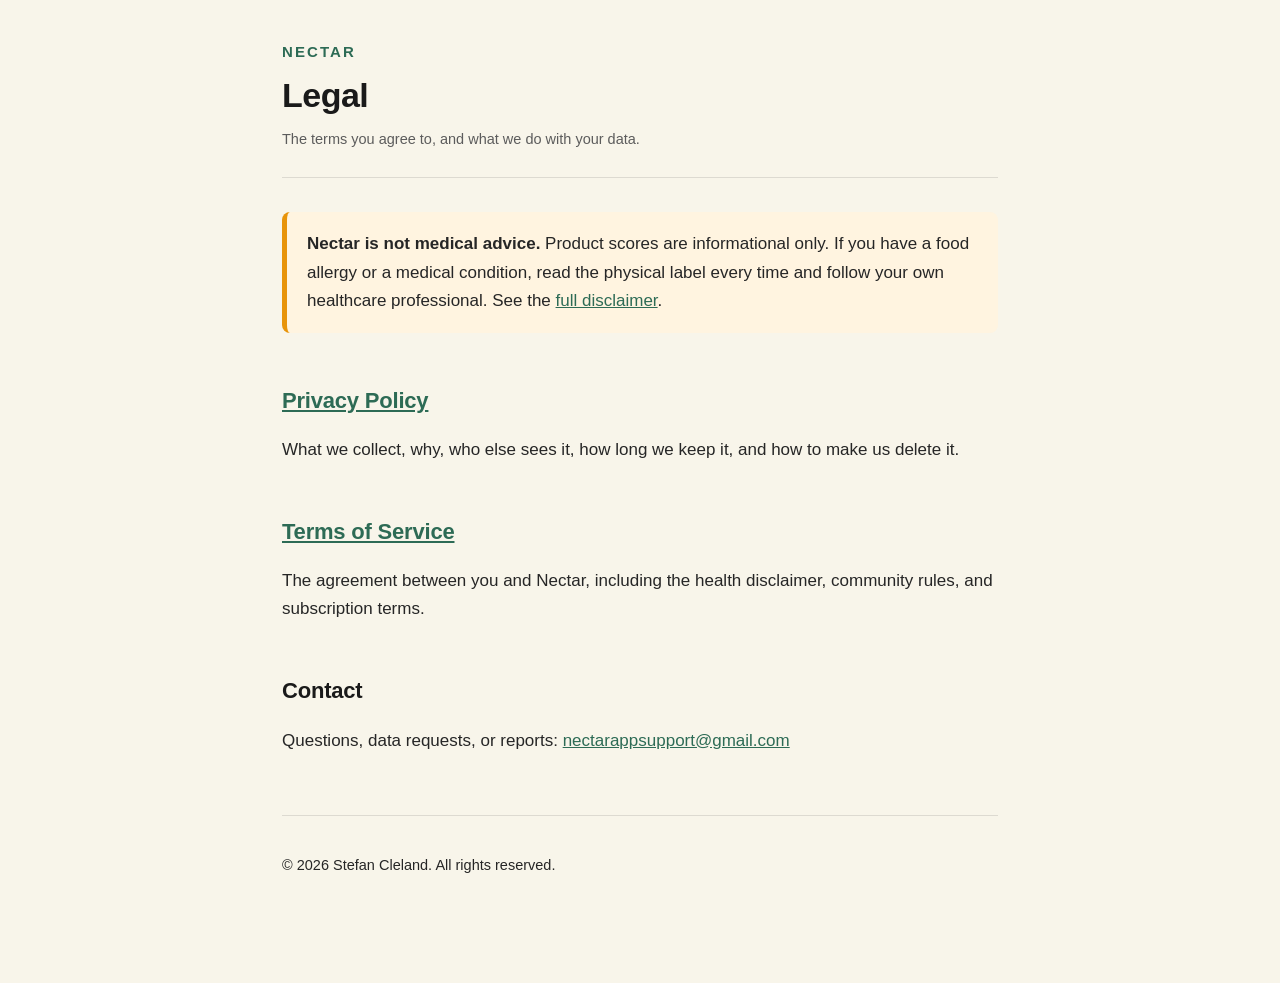
==== index.html @ e8535c9e "Add files via upload" ====
<!doctype html>
<html lang="en">
<head>
<meta charset="utf-8">
<meta name="viewport" content="width=device-width, initial-scale=1">
<title>Legal — Nectar</title>
<link rel="stylesheet" href="style.css">
</head>
<body>
<div class="wrap">

<header>
  <p class="brand">Nectar</p>
  <h1>Legal</h1>
  <p class="dates">The terms you agree to, and what we do with your data.</p>
</header>

<div class="notice">
  <p style="margin:0;"><strong>Nectar is not medical advice.</strong> Product scores are informational only. If you have a food allergy or a medical condition, read the physical label every time and follow your own healthcare professional. See the <a href="terms.html#health">full disclaimer</a>.</p>
</div>

<h2><a href="privacy.html">Privacy Policy</a></h2>
<p>What we collect, why, who else sees it, how long we keep it, and how to make us delete it.</p>

<h2><a href="terms.html">Terms of Service</a></h2>
<p>The agreement between you and Nectar, including the health disclaimer, community rules, and subscription terms.</p>

<h2>Contact</h2>
<p>Questions, data requests, or reports: <a href="mailto:nectarappsupport@gmail.com">nectarappsupport@gmail.com</a></p>

<footer>
  <p>© 2026 Stefan Cleland. All rights reserved.</p>
</footer>

</div>
</body>
</html>
---- style.css ----
/* Shared styling for Nectar's public legal pages.
   Deliberately plain and self-contained — no fonts, scripts, or assets loaded
   from anywhere else, so these pages stay reachable and readable forever. */

:root {
  --cream:  #F8F5EA;
  --ink:    #1A1A1A;
  --muted:  #5C5C5C;
  --green:  #2D6B55;
  --rule:   rgba(26, 26, 26, 0.12);
  --warn-bg:     #FFF4E0;
  --warn-border: #E8940A;
}

* { box-sizing: border-box; }

body {
  margin: 0;
  background: var(--cream);
  color: var(--ink);
  font-family: -apple-system, BlinkMacSystemFont, "Segoe UI", Roboto, Helvetica, Arial, sans-serif;
  font-size: 17px;
  line-height: 1.65;
  -webkit-text-size-adjust: 100%;
}

.wrap {
  max-width: 760px;
  margin: 0 auto;
  padding: 40px 22px 90px;
}

header { border-bottom: 1px solid var(--rule); padding-bottom: 26px; margin-bottom: 34px; }
.brand { font-size: 15px; font-weight: 700; letter-spacing: 0.14em; text-transform: uppercase; color: var(--green); margin: 0 0 10px; }

h1 { font-size: 34px; line-height: 1.2; letter-spacing: -0.5px; margin: 0 0 12px; }
h2 { font-size: 22px; letter-spacing: -0.2px; margin: 44px 0 12px; padding-top: 6px; }
h3 { font-size: 17.5px; margin: 26px 0 8px; }

.dates { color: var(--muted); font-size: 14.5px; margin: 0; }

p, li { color: #262626; }
ul, ol { padding-left: 22px; }
li { margin-bottom: 7px; }

a { color: var(--green); }

strong { font-weight: 650; }

/* The health disclaimer. It is the single most important thing on the page and
   is styled to survive skim-reading. */
.notice {
  background: var(--warn-bg);
  border-left: 5px solid var(--warn-border);
  border-radius: 8px;
  padding: 18px 20px;
  margin: 26px 0;
}
.notice p:first-child { margin-top: 0; }
.notice p:last-child  { margin-bottom: 0; }
.notice h2 { margin-top: 0; }

.callout {
  background: rgba(45, 107, 85, 0.07);
  border-radius: 8px;
  padding: 16px 20px;
  margin: 22px 0;
}

/* Sections that must be read as written — liability, arbitration, disclaimers.
   Capitalised in the source text; this keeps them legible rather than shouty. */
.legalese { font-size: 15.5px; letter-spacing: 0.01em; }

table { border-collapse: collapse; width: 100%; margin: 18px 0; font-size: 15.5px; }
th, td { text-align: left; padding: 11px 12px; border-bottom: 1px solid var(--rule); vertical-align: top; }
th { font-weight: 650; background: rgba(45, 107, 85, 0.06); }

.toc { background: #fff; border: 1px solid var(--rule); border-radius: 12px; padding: 18px 22px; margin: 30px 0 10px; }
.toc h2 { margin: 0 0 10px; font-size: 16px; text-transform: uppercase; letter-spacing: 0.08em; color: var(--muted); }
.toc ol { margin: 0; font-size: 15.5px; }

footer { margin-top: 60px; padding-top: 24px; border-top: 1px solid var(--rule); color: var(--muted); font-size: 14.5px; }

/* The pages are light by design — a legal document that changes appearance
   between devices invites arguments about what the user was shown. */
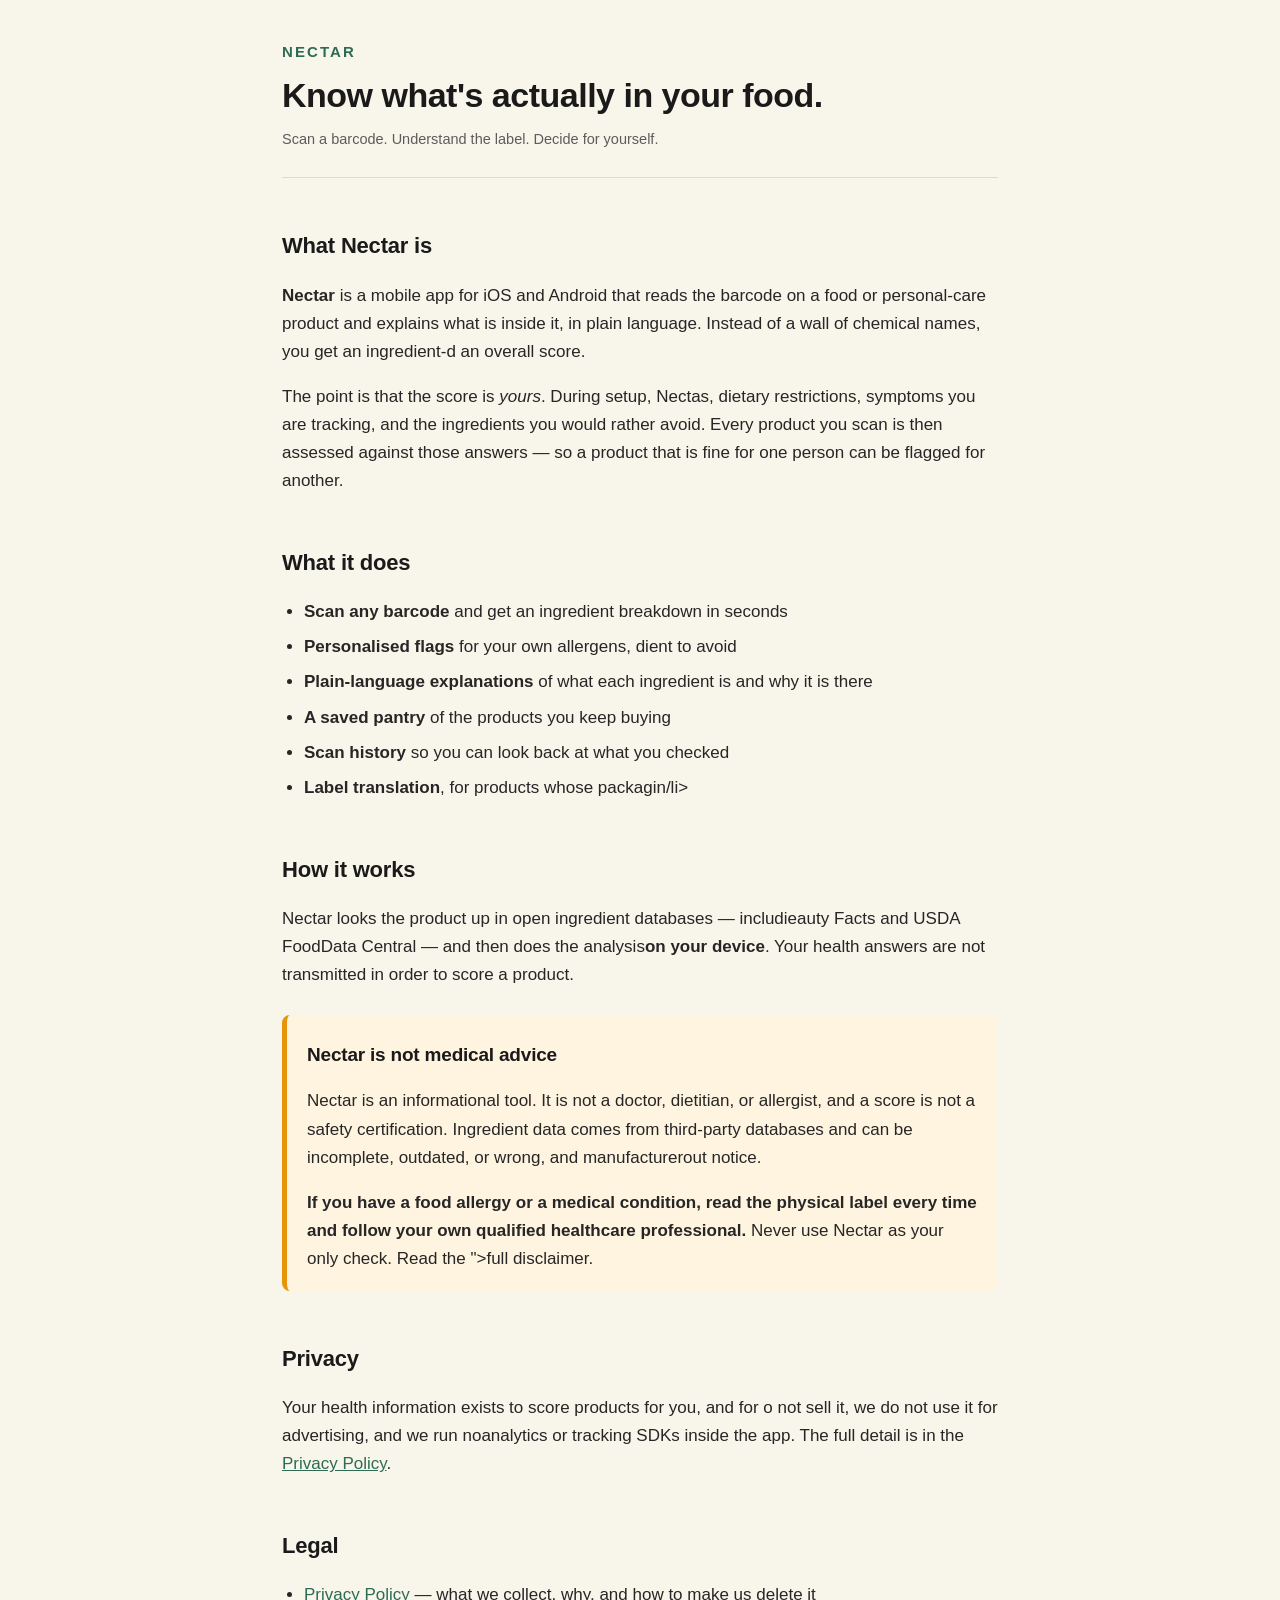
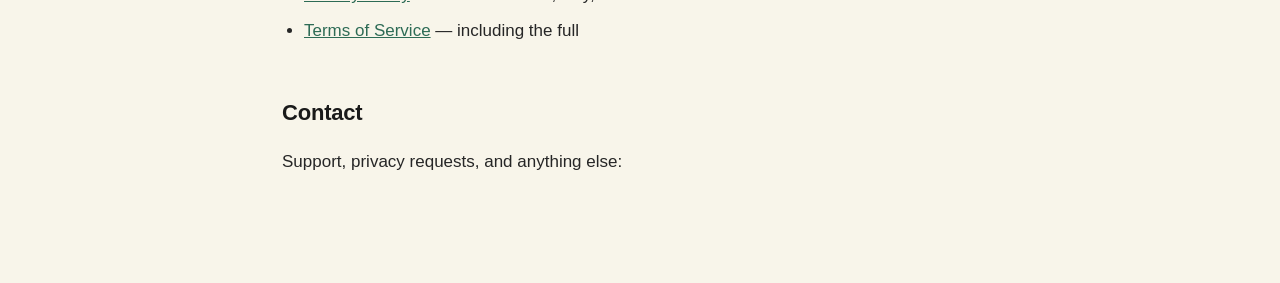
==== commit 2d772925: "Revise index.html for SEO and content clarity Updated the title and added a meta description for SEO" ====
--- a/index.html
+++ b/index.html
@@ -3,7 +3,8 @@
 <head>
 <meta charset="utf-8">
 <meta name="viewport" content="width=device-width, initial-scale=1">
-<title>Legal — Nectar</title>
+<title>Nectar — Know what's in your food</title>
+<meta name="description" content="Nectar is a mobile app that scans a product's barcode and explains its ingredients against your own allergies, dietary restrictions and health goals.">
 <link rel="stylesheet" href="style.css">
 </head>
 <body>
@@ -11,24 +12,48 @@
 
 <header>
   <p class="brand">Nectar</p>
-  <h1>Legal</h1>
-  <p class="dates">The terms you agree to, and what we do with your data.</p>
-</header>
+  <h1>Know what's actually in your food.</h1>
+  <p class="dates">Scan a barcode. Understand the label. Decide for yourself.</p>                                                                                 </header>
+                                                                                                                                                                  <h2>What Nectar is</h2>
+<p><strong>Nectar</strong> is a mobile app for iOS and Android that reads the barcode on a food or personal-care product and explains what is inside it, in plain language. Instead of a wall of chemical names, you get an ingredient-d an overall score.</p>
+
+<p>The point is that the score is <em>yours</em>. During setup, Nectas, dietary restrictions, symptoms you are tracking, and the ingredients you would rather avoid. Every product you scan is then assessed against those answers — so a product that is fine for one person can be flagged for another.</p>
+
+<h2>What it does</h2>
+<ul>
+  <li><strong>Scan any barcode</strong> and get an ingredient breakdown in seconds</li>
+  <li><strong>Personalised flags</strong> for your own allergens, dient to avoid</li>
+  <li><strong>Plain-language explanations</strong> of what each ingredient is and why it is there</li>
+  <li><strong>A saved pantry</strong> of the products you keep buying
+  <li><strong>Scan history</strong> so you can look back at what you checked</li>
+  <li><strong>Label translation</strong>, for products whose packagin/li>
+</ul>
+
+<h2>How it works</h2>
+<p>Nectar looks the product up in open ingredient databases — includieauty Facts and USDA FoodData Central — and then does the analysis<strong>on your device</strong>. Your health answers are not transmitted in order to score a product.</p>
 
 <div class="notice">
-  <p style="margin:0;"><strong>Nectar is not medical advice.</strong> Product scores are informational only. If you have a food allergy or a medical condition, read the physical label every time and follow your own healthcare professional. See the <a href="terms.html#health">full disclaimer</a>.</p>
+  <h2 style="font-size:19px;">Nectar is not medical advice</h2>
+  <p>Nectar is an informational tool. It is not a doctor, dietitian, or allergist, and a score is not a safety certification. Ingredient data comes from third-party
+databases and can be incomplete, outdated, or wrong, and manufacturerout notice.</p>
+  <p style="margin-bottom:0;"><strong>If you have a food allergy or a medical condition, read the physical label every time and follow your own qualified healthcare
+professional.</strong> Never use Nectar as your only check. Read the ">full disclaimer</a>.</p>
 </div>
 
-<h2><a href="privacy.html">Privacy Policy</a></h2>
-<p>What we collect, why, who else sees it, how long we keep it, and how to make us delete it.</p>
+<h2>Privacy</h2>
+<p>Your health information exists to score products for you, and for o not sell it, we do not use it for advertising, and we run noanalytics or tracking SDKs inside the app.</strong> The full detail is in the <a href="privacy.html">Privacy Policy</a>.</p>
 
-<h2><a href="terms.html">Terms of Service</a></h2>
-<p>The agreement between you and Nectar, including the health disclaimer, community rules, and subscription terms.</p>
+<h2>Legal</h2>
+<ul>
+  <li><a href="privacy.html">Privacy Policy</a> — what we collect, why, and how to make us delete it</li>
+  <li><a href="terms.html">Terms of Service</a> — including the full
+</ul>
 
 <h2>Contact</h2>
-<p>Questions, data requests, or reports: <a href="mailto:nectarappsupport@gmail.com">nectarappsupport@gmail.com</a></p>
+<p>Support, privacy requests, and anything else: <a href="mailto:nectctarappsupport@gmail.com</a></p>
 
 <footer>
+  <p>Nectar is operated by Stefan Cleland.</p>
   <p>© 2026 Stefan Cleland. All rights reserved.</p>
 </footer>
 
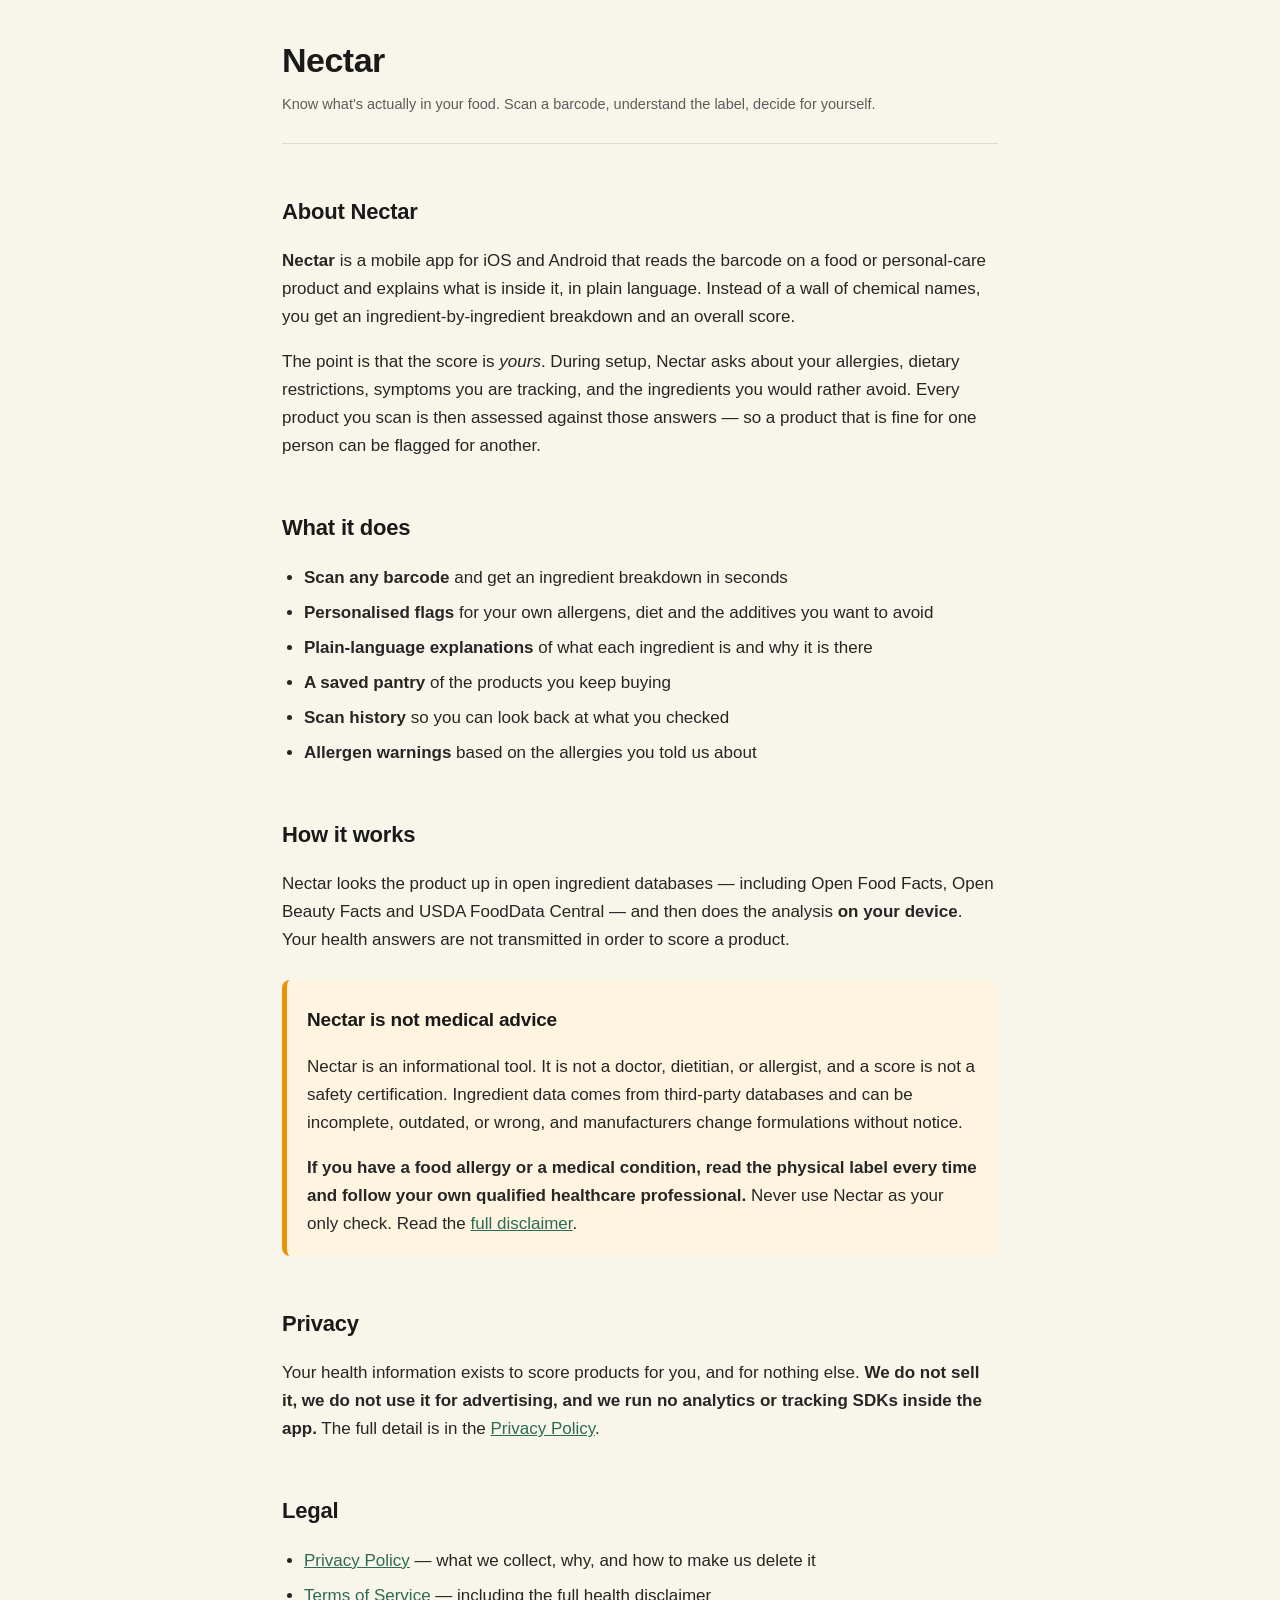
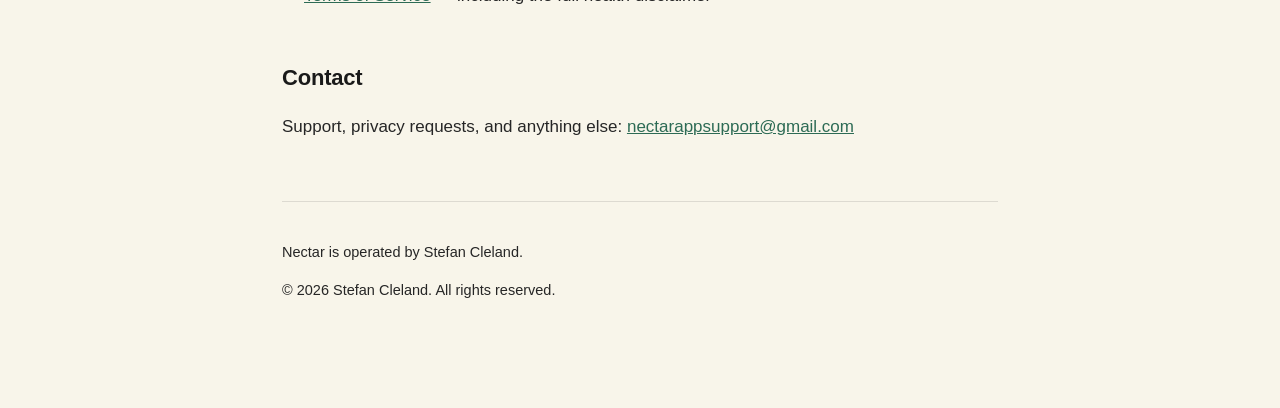
==== commit 34abef15: "Refactor index.html for clarity and corrections Updated the title and various text elements for clar" ====
--- a/index.html
+++ b/index.html
@@ -3,7 +3,7 @@
 <head>
 <meta charset="utf-8">
 <meta name="viewport" content="width=device-width, initial-scale=1">
-<title>Nectar — Know what's in your food</title>
+<title>Nectar</title>
 <meta name="description" content="Nectar is a mobile app that scans a product's barcode and explains its ingredients against your own allergies, dietary restrictions and health goals.">
 <link rel="stylesheet" href="style.css">
 </head>
@@ -11,46 +11,45 @@
 <div class="wrap">
 
 <header>
-  <p class="brand">Nectar</p>
-  <h1>Know what's actually in your food.</h1>
-  <p class="dates">Scan a barcode. Understand the label. Decide for yourself.</p>                                                                                 </header>
-                                                                                                                                                                  <h2>What Nectar is</h2>
-<p><strong>Nectar</strong> is a mobile app for iOS and Android that reads the barcode on a food or personal-care product and explains what is inside it, in plain language. Instead of a wall of chemical names, you get an ingredient-d an overall score.</p>
+  <h1>Nectar</h1>
+  <p class="dates">Know what's actually in your food. Scan a barcode, understand the label, decide for yourself.</p>
+</header>
 
-<p>The point is that the score is <em>yours</em>. During setup, Nectas, dietary restrictions, symptoms you are tracking, and the ingredients you would rather avoid. Every product you scan is then assessed against those answers — so a product that is fine for one person can be flagged for another.</p>
+<h2>About Nectar</h2>
+<p><strong>Nectar</strong> is a mobile app for iOS and Android that reads the barcode on a food or personal-care product and explains what is inside it, in plain language. Instead of a wall of chemical names, you get an ingredient-by-ingredient breakdown and an overall score.</p>
+
+<p>The point is that the score is <em>yours</em>. During setup, Nectar asks about your allergies, dietary restrictions, symptoms you are tracking, and the ingredients you would rather avoid. Every product you scan is then assessed against those answers — so a product that is fine for one person can be flagged for another.</p>
 
 <h2>What it does</h2>
 <ul>
   <li><strong>Scan any barcode</strong> and get an ingredient breakdown in seconds</li>
-  <li><strong>Personalised flags</strong> for your own allergens, dient to avoid</li>
+  <li><strong>Personalised flags</strong> for your own allergens, diet and the additives you want to avoid</li>
   <li><strong>Plain-language explanations</strong> of what each ingredient is and why it is there</li>
-  <li><strong>A saved pantry</strong> of the products you keep buying
+  <li><strong>A saved pantry</strong> of the products you keep buying</li>
   <li><strong>Scan history</strong> so you can look back at what you checked</li>
-  <li><strong>Label translation</strong>, for products whose packagin/li>
+  <li><strong>Allergen warnings</strong> based on the allergies you told us about</li>
 </ul>
 
 <h2>How it works</h2>
-<p>Nectar looks the product up in open ingredient databases — includieauty Facts and USDA FoodData Central — and then does the analysis<strong>on your device</strong>. Your health answers are not transmitted in order to score a product.</p>
+<p>Nectar looks the product up in open ingredient databases — including Open Food Facts, Open Beauty Facts and USDA FoodData Central — and then does the analysis <strong>on your device</strong>. Your health answers are not transmitted in order to score a product.</p>
 
 <div class="notice">
   <h2 style="font-size:19px;">Nectar is not medical advice</h2>
-  <p>Nectar is an informational tool. It is not a doctor, dietitian, or allergist, and a score is not a safety certification. Ingredient data comes from third-party
-databases and can be incomplete, outdated, or wrong, and manufacturerout notice.</p>
-  <p style="margin-bottom:0;"><strong>If you have a food allergy or a medical condition, read the physical label every time and follow your own qualified healthcare
-professional.</strong> Never use Nectar as your only check. Read the ">full disclaimer</a>.</p>
+  <p>Nectar is an informational tool. It is not a doctor, dietitian, or allergist, and a score is not a safety certification. Ingredient data comes from third-party databases and can be incomplete, outdated, or wrong, and manufacturers change formulations without notice.</p>
+  <p style="margin-bottom:0;"><strong>If you have a food allergy or a medical condition, read the physical label every time and follow your own qualified healthcare professional.</strong> Never use Nectar as your only check. Read the <a href="terms.html#health">full disclaimer</a>.</p>
 </div>
 
 <h2>Privacy</h2>
-<p>Your health information exists to score products for you, and for o not sell it, we do not use it for advertising, and we run noanalytics or tracking SDKs inside the app.</strong> The full detail is in the <a href="privacy.html">Privacy Policy</a>.</p>
+<p>Your health information exists to score products for you, and for nothing else. <strong>We do not sell it, we do not use it for advertising, and we run no analytics or tracking SDKs inside the app.</strong> The full detail is in the <a href="privacy.html">Privacy Policy</a>.</p>
 
 <h2>Legal</h2>
 <ul>
   <li><a href="privacy.html">Privacy Policy</a> — what we collect, why, and how to make us delete it</li>
-  <li><a href="terms.html">Terms of Service</a> — including the full
+  <li><a href="terms.html">Terms of Service</a> — including the full health disclaimer</li>
 </ul>
 
 <h2>Contact</h2>
-<p>Support, privacy requests, and anything else: <a href="mailto:nectctarappsupport@gmail.com</a></p>
+<p>Support, privacy requests, and anything else: <a href="mailto:nectarappsupport@gmail.com">nectarappsupport@gmail.com</a></p>
 
 <footer>
   <p>Nectar is operated by Stefan Cleland.</p>
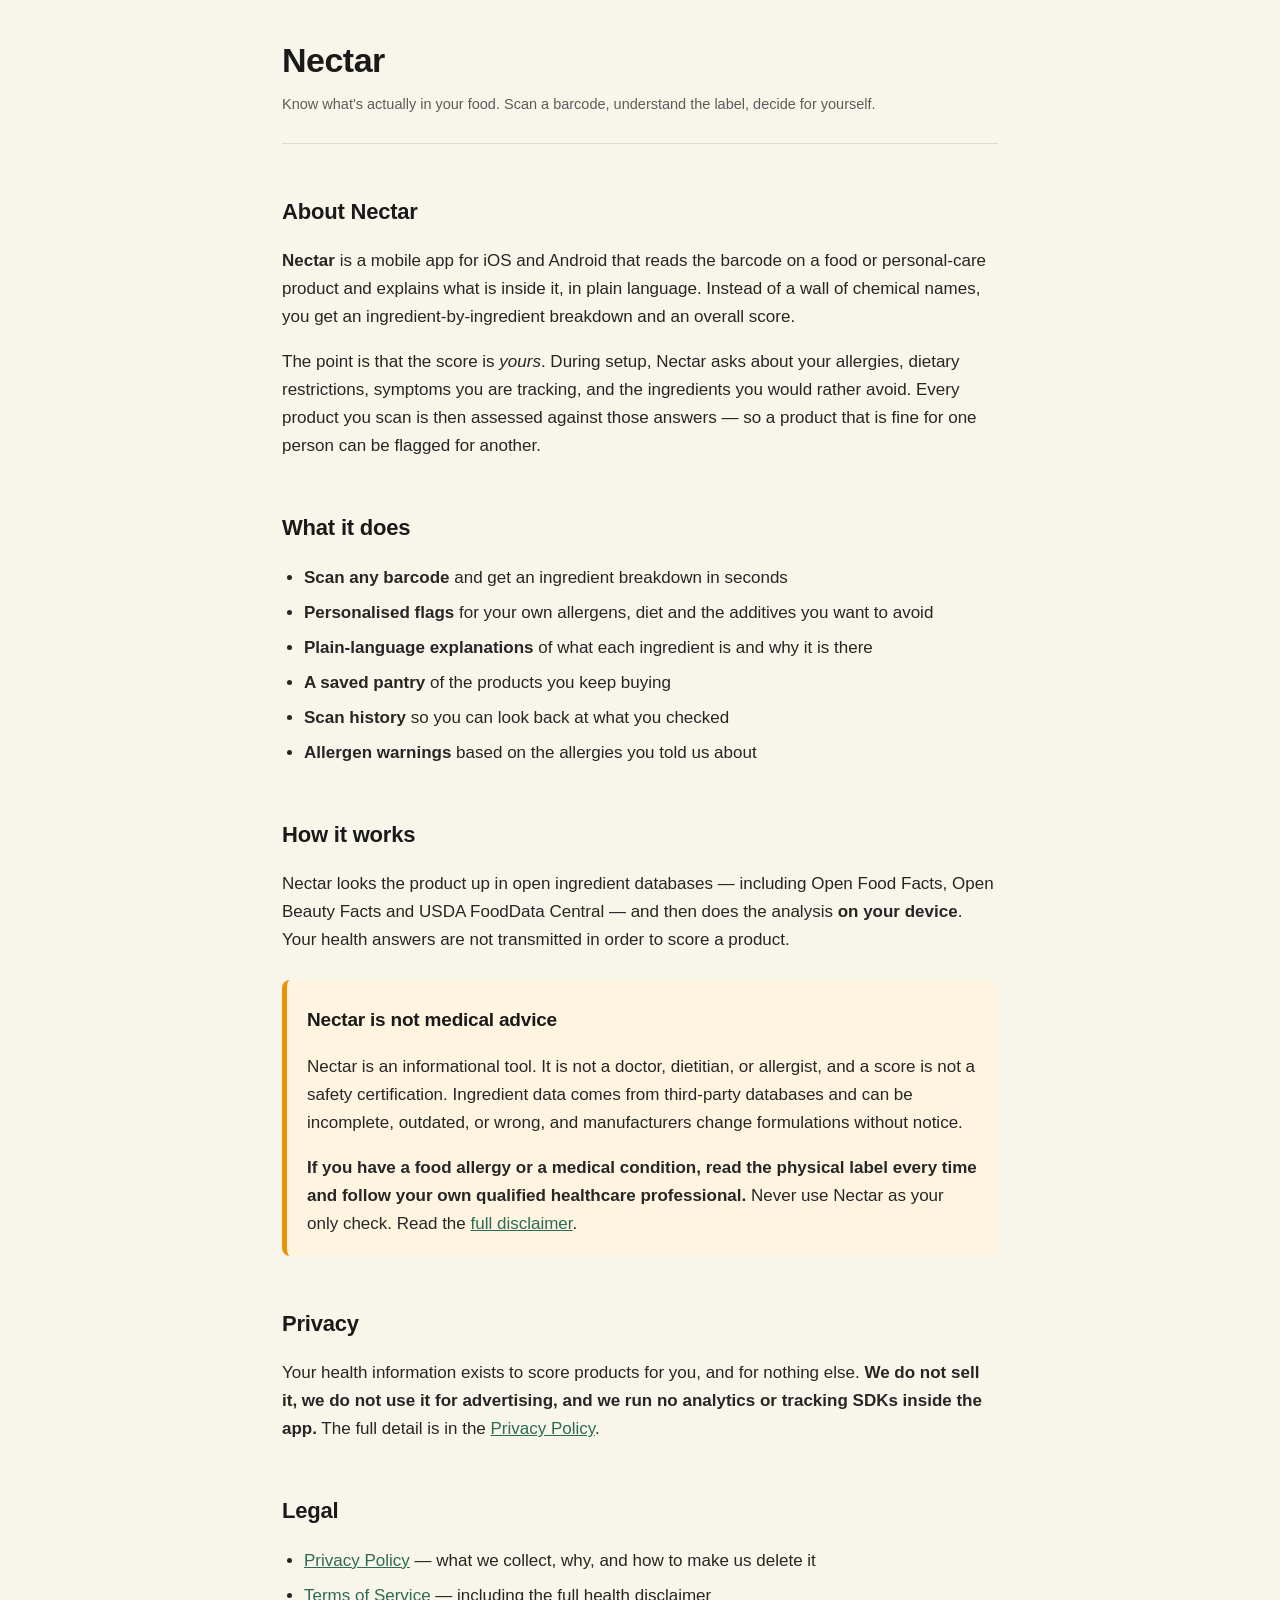
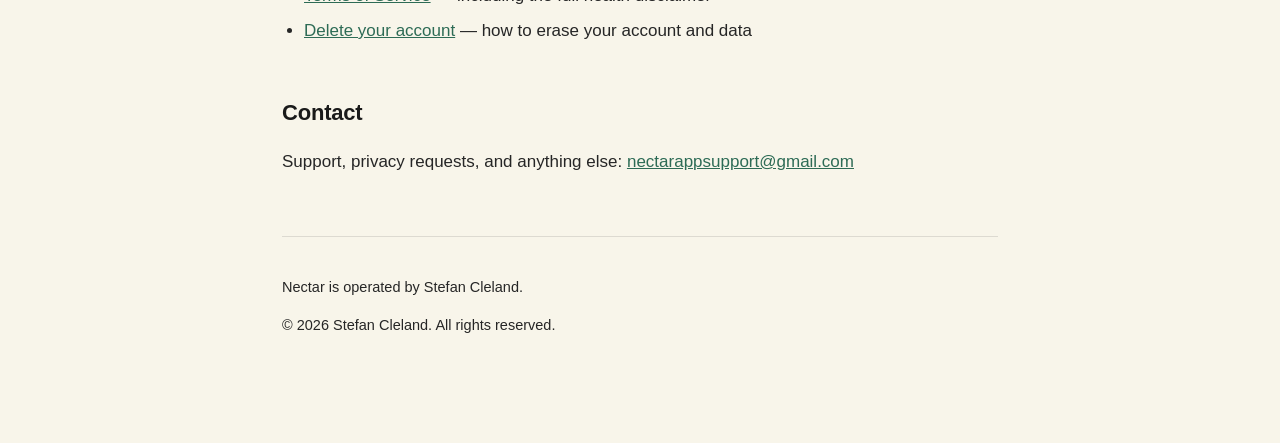
==== commit 86af497d: "Fill legal placeholders, drop MyMemory, add account deletion page - Replace [POSTAL ADDRESS], [REGIO" ====
--- a/index.html
+++ b/index.html
@@ -11,6 +11,9 @@
 <div class="wrap">
 
 <header>
+  <!-- The app name is the h1 on purpose. Google's OAuth branding check reads
+       the page's primary heading and compares it to the name on the consent
+       screen; a tagline here reads as a mismatch. -->
   <h1>Nectar</h1>
   <p class="dates">Know what's actually in your food. Scan a barcode, understand the label, decide for yourself.</p>
 </header>
@@ -46,6 +49,7 @@
 <ul>
   <li><a href="privacy.html">Privacy Policy</a> — what we collect, why, and how to make us delete it</li>
   <li><a href="terms.html">Terms of Service</a> — including the full health disclaimer</li>
+  <li><a href="delete-account.html">Delete your account</a> — how to erase your account and data</li>
 </ul>
 
 <h2>Contact</h2>
